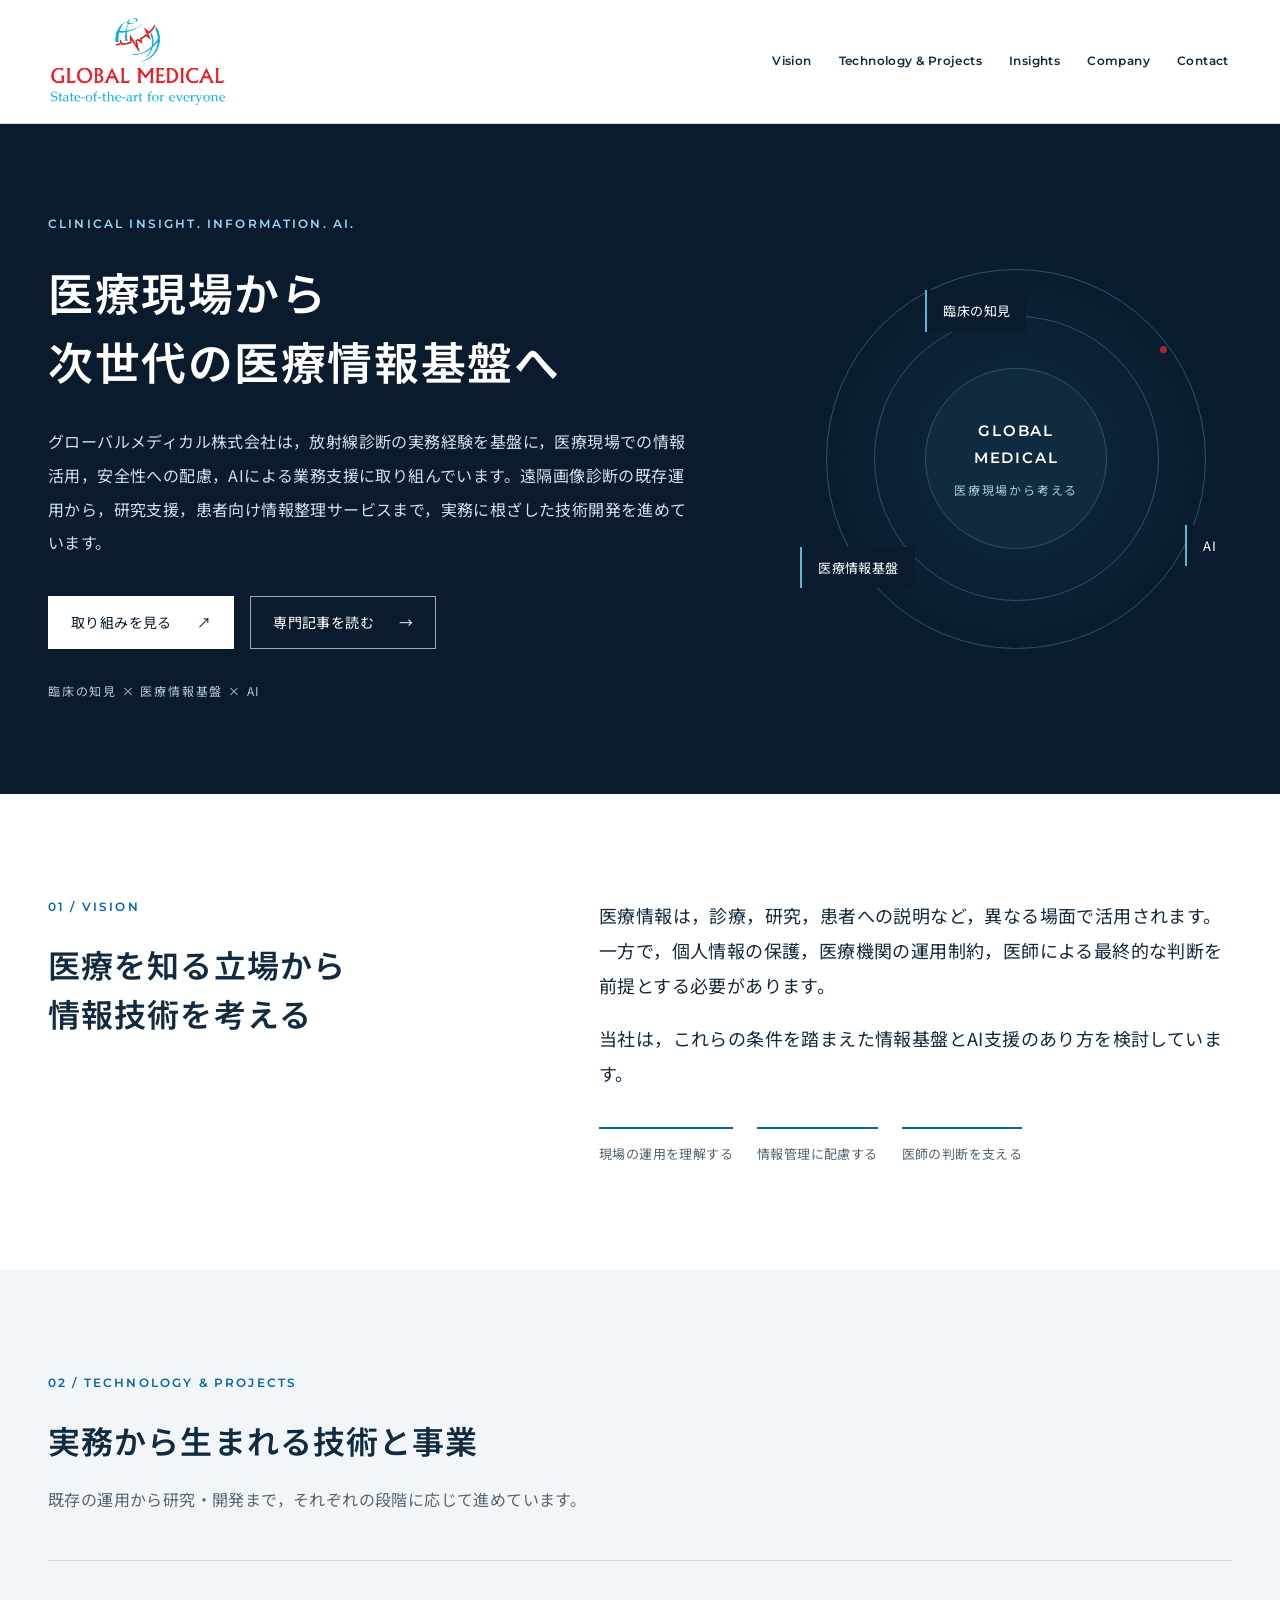
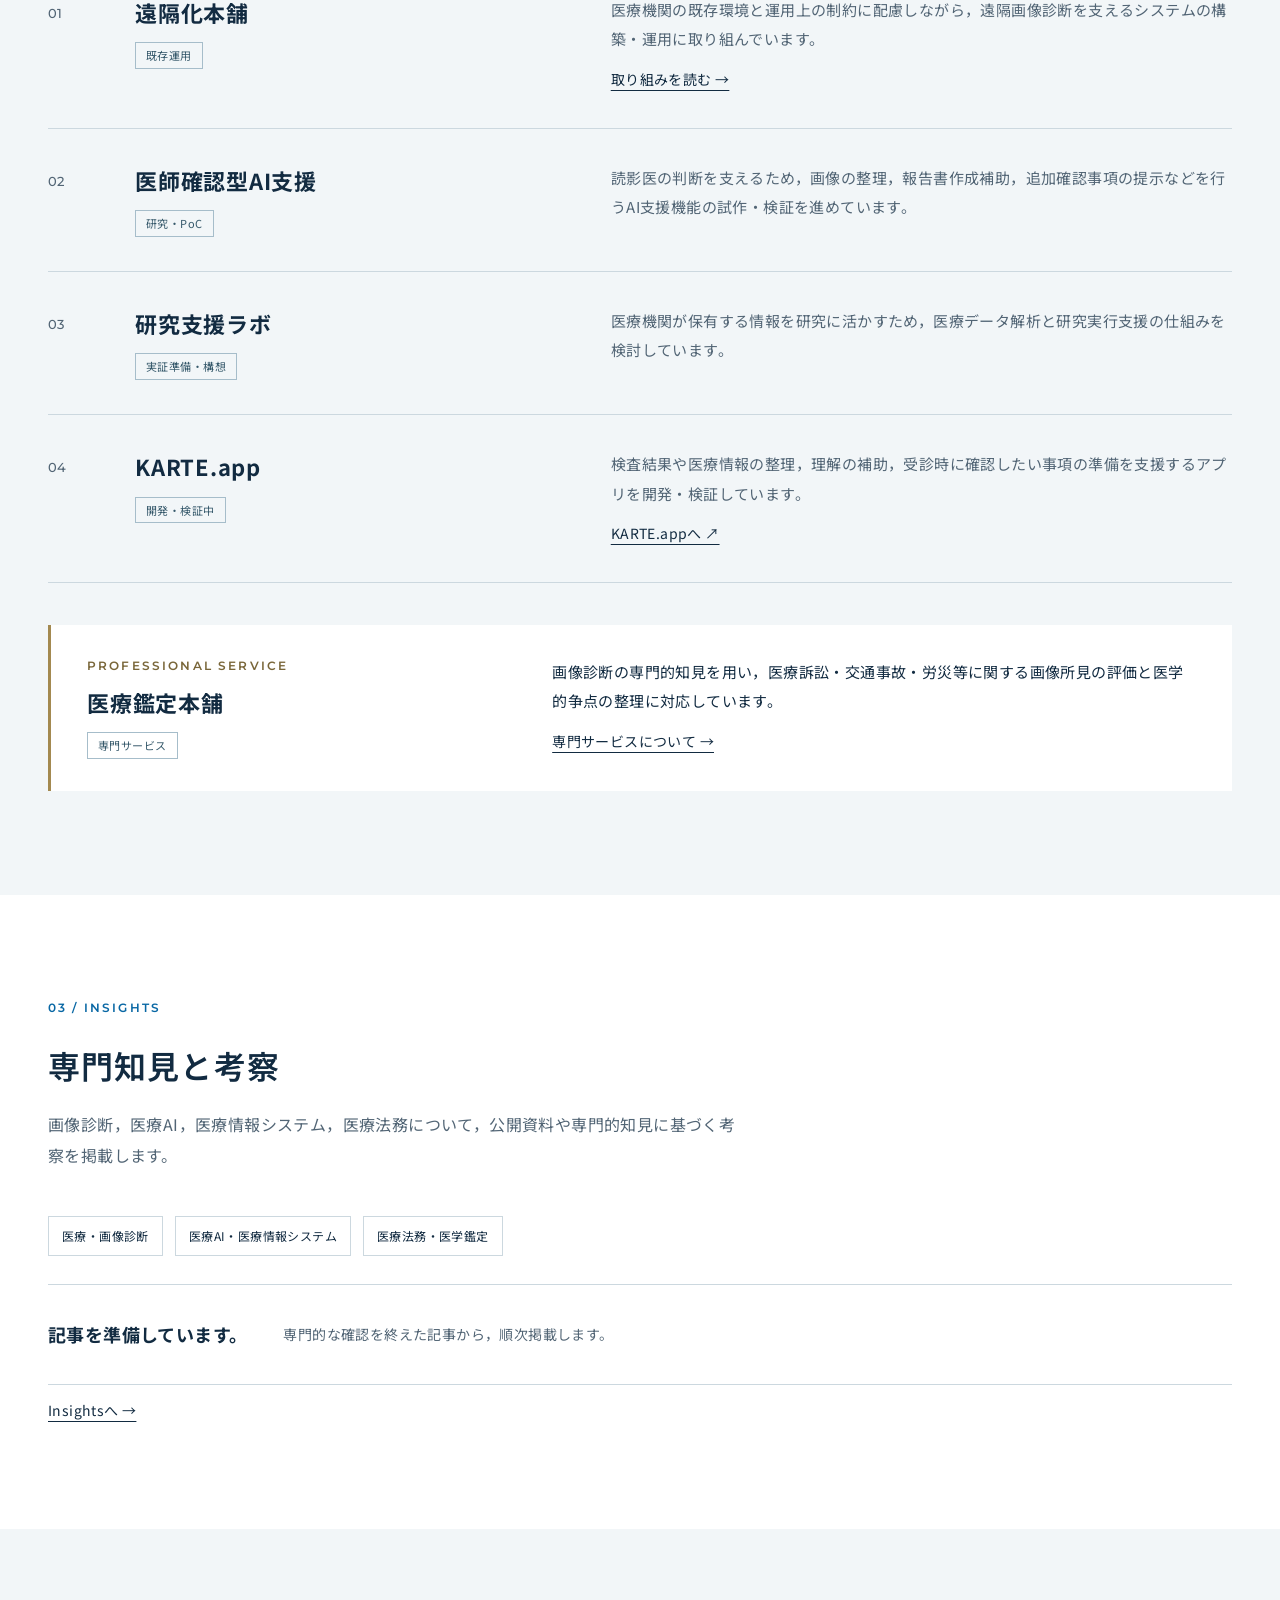
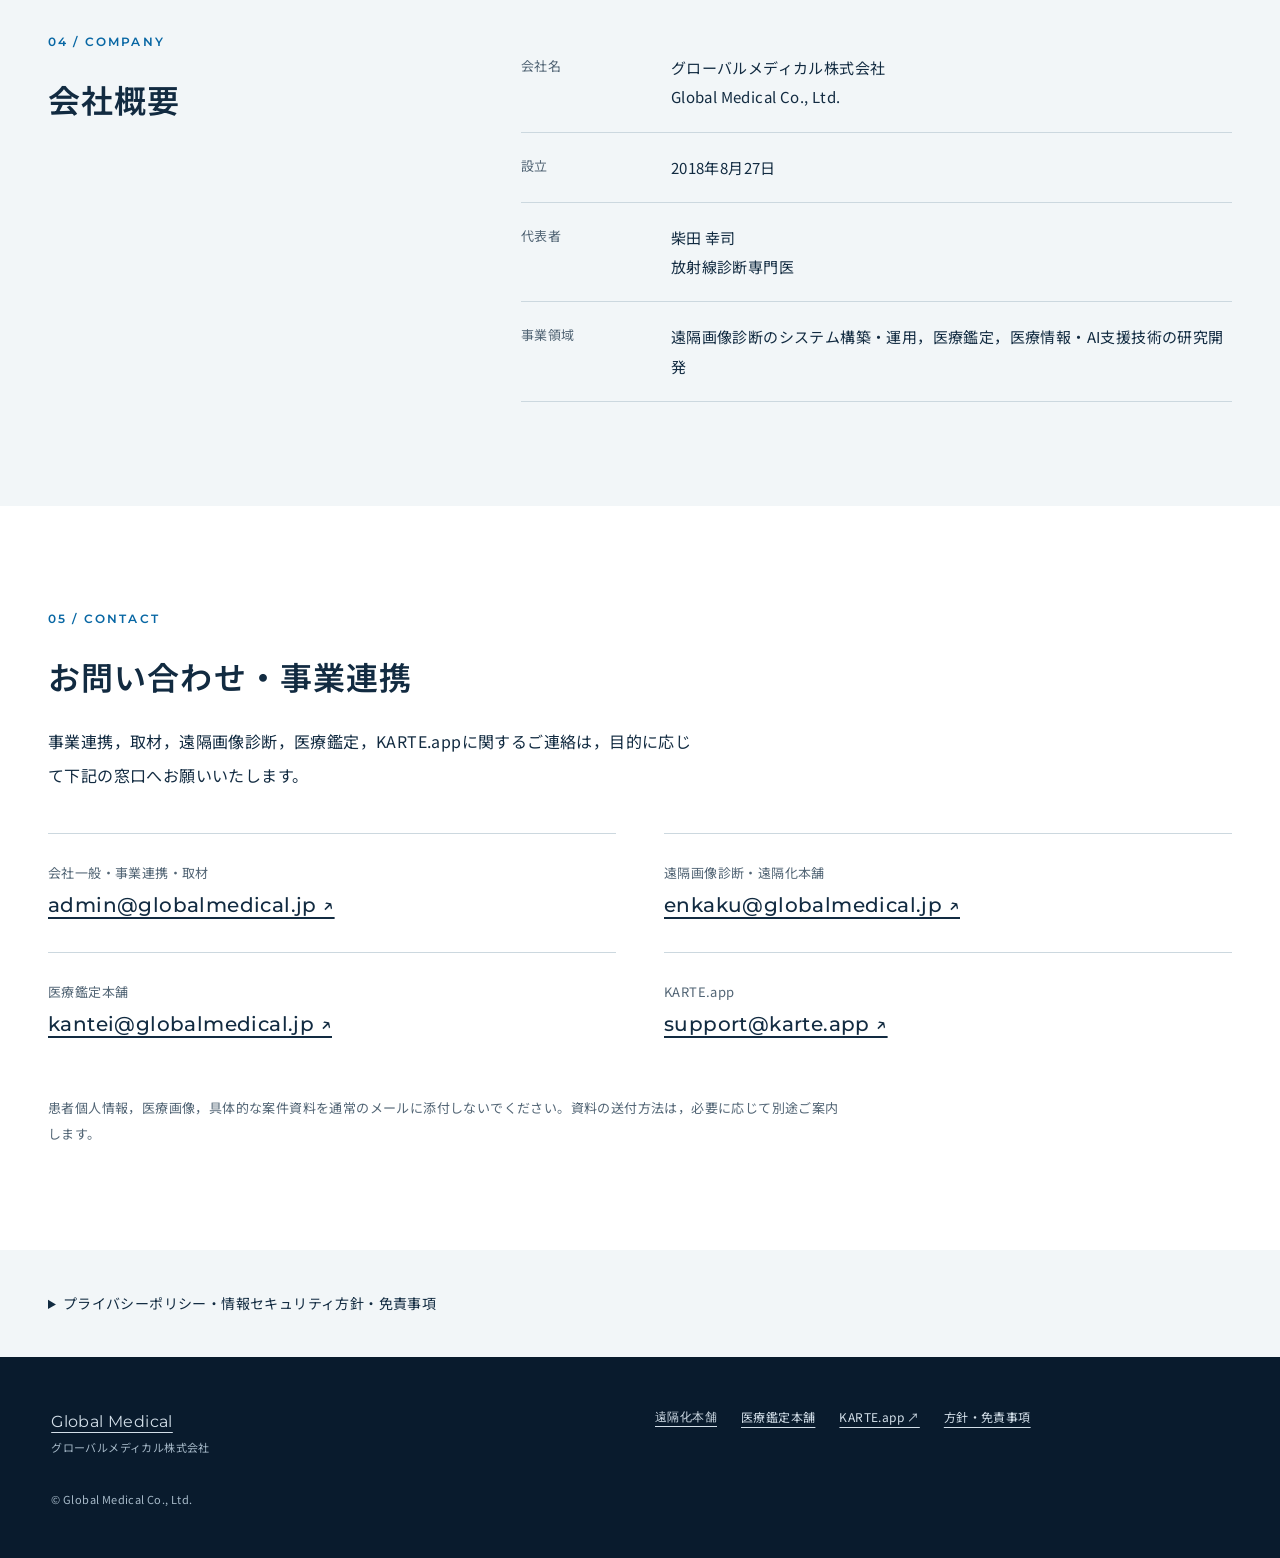
==== index.html @ 77605afb "Initialize public-only corporate site without domain binding" ====
<!doctype html><html lang="ja"><head><meta charset="utf-8"><meta name="viewport" content="width=device-width,initial-scale=1"><title>グローバルメディカル株式会社 | 医療現場から 次世代の医療情報基盤へ</title><meta name="description" content="臨床の知見 × 医療情報基盤 × AI。放射線診断の実務経験を基盤に，遠隔画像診断の運用と医療情報・AI支援技術の研究開発に取り組んでいます。"><link rel="canonical" href="https://globalmedical.jp/"><meta property="og:type" content="website"><meta property="og:locale" content="ja_JP"><meta property="og:title" content="グローバルメディカル株式会社 | 医療現場から 次世代の医療情報基盤へ"><meta property="og:description" content="臨床の知見 × 医療情報基盤 × AI。放射線診断の実務経験を基盤に，遠隔画像診断の運用と医療情報・AI支援技術の研究開発に取り組んでいます。"><meta property="og:url" content="https://globalmedical.jp/"><meta property="og:image" content="https://globalmedical.jp/logo.png"><link rel="icon" href="/logo.png"><link rel="stylesheet" href="/assets/site.css"></head><body><a class="skip" href="#main">本文へ移動</a><header class="site-header"><a class="brand" href="/" aria-label="グローバルメディカル トップ"><img src="/logo.png" alt="Global Medical" width="174" height="48"></a><nav class="desktop" aria-label="メイン"><a href="/#vision">Vision</a><a href="/#projects">Technology & Projects</a><a href="/insights/">Insights</a><a href="/#company">Company</a><a href="/#contact">Contact</a></nav><details class="mobile-menu"><summary>メニュー</summary><nav aria-label="モバイル"><a href="/#vision">Vision</a><a href="/#projects">Technology & Projects</a><a href="/insights/">Insights</a><a href="/#company">Company</a><a href="/#contact">Contact</a></nav></details></header><main id="main"><section class="hero"><div class="wrap hero-grid"><div><span class="eyebrow">Clinical insight. Information. AI.</span><h1>医療現場から<br><span class="headline-part">次世代の</span><wbr><span class="headline-part">医療情報基盤へ</span></h1><p class="lead">グローバルメディカル株式会社は，放射線診断の実務経験を基盤に，医療現場での情報活用，安全性への配慮，AIによる業務支援に取り組んでいます。遠隔画像診断の既存運用から，研究支援，患者向け情報整理サービスまで，実務に根ざした技術開発を進めています。</p><div class="actions"><a class="button primary" href="#projects">取り組みを見る <span>↗</span></a><a class="button" href="/insights/">専門記事を読む <span>→</span></a></div><p class="hero-note">臨床の知見 × 医療情報基盤 × AI</p></div><div class="diagram" role="img" aria-label="臨床の知見、医療情報基盤、AIの3つを軸とした取り組み"><div class="orbit"></div><div class="orbit two"></div><div class="orbit three"></div><div class="core">GLOBAL<br>MEDICAL<span>医療現場から考える</span></div><span class="orbit-label label-a">臨床の知見</span><span class="orbit-label label-b">医療情報基盤</span><span class="orbit-label label-c">AI</span></div></div></section>
<section id="vision" class="section"><div class="wrap split"><div><span class="eyebrow">01 / Vision</span><h2>医療を知る立場から<br>情報技術を考える</h2></div><div><p class="vision-copy">医療情報は，診療，研究，患者への説明など，異なる場面で活用されます。一方で，個人情報の保護，医療機関の運用制約，医師による最終的な判断を前提とする必要があります。</p><p class="vision-copy">当社は，これらの条件を踏まえた情報基盤とAI支援のあり方を検討しています。</p><div class="principles"><span>現場の運用を理解する</span><span>情報管理に配慮する</span><span>医師の判断を支える</span></div></div></div></section>
<section id="projects" class="section tint"><div class="wrap"><div class="section-heading"><span class="eyebrow">02 / Technology & Projects</span><h2>実務から生まれる技術と事業</h2><p>既存の運用から研究・開発まで，それぞれの段階に応じて進めています。</p></div><div class="projects"><article class="project"><span class="number">01</span><div><h3>遠隔化本舗</h3><span class="status">既存運用</span></div><div><p>医療機関の既存環境と運用上の制約に配慮しながら，遠隔画像診断を支えるシステムの構築・運用に取り組んでいます。</p><a class="textlink" href="/enkakuka.html">取り組みを読む →</a></div></article><article class="project"><span class="number">02</span><div><h3>医師確認型AI支援</h3><span class="status">研究・PoC</span></div><div><p>読影医の判断を支えるため，画像の整理，報告書作成補助，追加確認事項の提示などを行うAI支援機能の試作・検証を進めています。</p></div></article><article class="project"><span class="number">03</span><div><h3>研究支援ラボ</h3><span class="status">実証準備・構想</span></div><div><p>医療機関が保有する情報を研究に活かすため，医療データ解析と研究実行支援の仕組みを検討しています。</p></div></article><article class="project"><span class="number">04</span><div><h3>KARTE.app</h3><span class="status">開発・検証中</span></div><div><p>検査結果や医療情報の整理，理解の補助，受診時に確認したい事項の準備を支援するアプリを開発・検証しています。</p><a class="textlink" href="https://karte.app/">KARTE.appへ ↗</a></div></article></div><aside class="independent"><div><span class="eyebrow">Professional service</span><h3>医療鑑定本舗</h3><span class="status">専門サービス</span></div><div><p>画像診断の専門的知見を用い，医療訴訟・交通事故・労災等に関する画像所見の評価と医学的争点の整理に対応しています。</p><a class="textlink" href="/kantei.html">専門サービスについて →</a></div></aside></div></section>
<section id="insights" class="section"><div class="wrap"><div class="section-heading"><span class="eyebrow">03 / Insights</span><h2>専門知見と考察</h2><p>画像診断，医療AI，医療情報システム，医療法務について，公開資料や専門的知見に基づく考察を掲載します。</p></div><div class="categories"><span>医療・画像診断</span><span>医療AI・医療情報システム</span><span>医療法務・医学鑑定</span></div><!-- INSIGHTS_START --><div class="empty"><strong>記事を準備しています。</strong><p>専門的な確認を終えた記事から，順次掲載します。</p></div><!-- INSIGHTS_END --><a class="textlink" href="/insights/">Insightsへ →</a></div></section>
<section id="company" class="section tint"><div class="wrap split"><div><span class="eyebrow">04 / Company</span><h2>会社概要</h2></div><dl class="company-list"><div><dt>会社名</dt><dd>グローバルメディカル株式会社<br>Global Medical Co., Ltd.</dd></div><div><dt>設立</dt><dd>2018年8月27日</dd></div><div><dt>代表者</dt><dd>柴田 幸司<br>放射線診断専門医</dd></div><div><dt>事業領域</dt><dd>遠隔画像診断のシステム構築・運用，医療鑑定，医療情報・AI支援技術の研究開発</dd></div></dl></div></section>
<section id="contact" class="section"><div class="wrap"><span class="eyebrow">05 / Contact</span><h2>お問い合わせ・事業連携</h2><p class="lead" style="margin-top:24px">事業連携，取材，遠隔画像診断，医療鑑定，KARTE.appに関するご連絡は，目的に応じて下記の窓口へお願いいたします。</p><div class="contact-grid"><div class="contact-item"><span>会社一般・事業連携・取材</span><a href="mailto:admin@globalmedical.jp">admin@globalmedical.jp ↗</a></div><div class="contact-item"><span>遠隔画像診断・遠隔化本舗</span><a href="mailto:enkaku@globalmedical.jp">enkaku@globalmedical.jp ↗</a></div><div class="contact-item"><span>医療鑑定本舗</span><a href="mailto:kantei@globalmedical.jp">kantei@globalmedical.jp ↗</a></div><div class="contact-item"><span>KARTE.app</span><a href="mailto:support@karte.app">support@karte.app ↗</a></div></div><p class="notice">患者個人情報，医療画像，具体的な案件資料を通常のメールに添付しないでください。資料の送付方法は，必要に応じて別途ご案内します。</p></div></section><section id="legal" class="legal-preserved"><div class="wrap"><details><summary>プライバシーポリシー・情報セキュリティ方針・免責事項</summary><section class="legal-section">
    <div class="legal-grid">
        <div class="legal-box">
            <h4>プライバシーポリシー</h4>
            <p>グローバルメディカル株式会社（以下「当社」）は、提供する遠隔画像診断、医療鑑定、および国際医療支援業務において、お客様の個人情報を以下の通り取り扱います。<br><br>
               1. 取得する情報：氏名、連絡先、医療画像データ、症例情報等。<br>
               2. 利用目的：診断・鑑定業務の遂行、お問い合わせ対応。<br>
               3. 安全管理：機密保持契約の締結およびデータの暗号化管理の徹底。<br>
               4. 第三者提供：法令に基づく場合を除き、同意なく第三者へ提供しません。</p>
        </div>
        <div class="legal-box">
            <h4>情報セキュリティ方針</h4>
            <p>当社は医療情報を取り扱う責任を認識し、以下の取り組みを徹底します。<br><br>
               1. 技術的対策：セキュアなネットワーク環境を用いた画像伝送の徹底。<br>
               2. 組織的対策：全従業員および提携医師とのNDA締結。<br>
               3. 法令遵守：厚生労働省「医療情報システムの安全管理に関するガイドライン」等の遵守。</p>
        </div>
        <div class="legal-box">
            <h4>免責事項</h4>
            <p>1. 当社が提供する無料ZOOM相談および本サイト上の情報は専門家としての助言であり、確定的な診断や法的判断を保証するものではありません。最終的な意思決定は利用者の責任において行ってください。<br><br>
               2. 本サイトからのリンク先の内容について、当社は一切の責任を負いません。<br><br>
               3. 予告なしにサイト内容の変更・削除を行うことがあります。</p>
        </div>
    </div>
</section>

</details></div></section></main><footer class="site-footer"><div><a href="/">Global Medical</a><p>グローバルメディカル株式会社</p></div><div><a href="/enkakuka.html">遠隔化本舗</a><a href="/kantei.html">医療鑑定本舗</a><a href="https://karte.app/">KARTE.app ↗</a><a href="/#legal">方針・免責事項</a></div><small>© Global Medical Co., Ltd.</small></footer></body></html>
---- assets/site.css ----
@import url('https://fonts.googleapis.com/css2?family=Montserrat:wght@500;600;700&family=Noto+Sans+JP:wght@400;500;600;700&display=swap');
:root{--navy:#091b2d;--blue:#0867a4;--ink:#122b41;--muted:#526575;--paper:#f2f6f8;--line:#ccd8df;--accent:#a6283c}*{box-sizing:border-box}html{scroll-behavior:smooth;scroll-padding-top:95px}body{margin:0;color:var(--ink);background:#fff;font:16px/1.95 'Noto Sans JP',sans-serif;letter-spacing:.025em}a{color:inherit;text-underline-offset:5px}a:hover{color:var(--blue)}a:focus-visible,summary:focus-visible{outline:3px solid #ce4e3f;outline-offset:5px}img{max-width:100%;height:auto}h1,h2,h3,p{margin:0}h1,h2,h3{line-height:1.55;letter-spacing:.035em}h1{font-size:clamp(32px,4vw,58px);font-weight:600}h2{font-size:clamp(26px,2.5vw,38px);font-weight:600}h3{font-size:22px}p+p{margin-top:1em}.site-header{min-height:88px;display:flex;align-items:center;justify-content:space-between;padding:18px max(4vw,24px);gap:24px;border-bottom:1px solid var(--line);background:white;position:relative;z-index:5}.brand{display:flex;width:174px;flex-shrink:0}.brand img{object-fit:contain}.desktop{display:flex;gap:27px;font:600 12px/1.5 Montserrat,sans-serif}.desktop a{text-decoration:none}.mobile-menu{display:none}.wrap{width:min(1184px,calc(100% - 96px));margin:auto}.hero{background:var(--navy);color:white;position:relative;overflow:hidden}.hero-grid{display:grid;grid-template-columns:1.1fr .9fr;gap:40px;align-items:center;min-height:670px;padding:80px 0}.eyebrow{display:block;font:600 12px/1.5 Montserrat,sans-serif;letter-spacing:.18em;text-transform:uppercase;margin-bottom:24px;color:var(--blue)}.hero .eyebrow{color:#9bd6f2}.hero h1{margin-bottom:30px}.lead{font-size:16px;line-height:2.1;max-width:650px}.hero .lead{color:#d3dfe9}.actions{display:flex;gap:16px;flex-wrap:wrap;margin-top:36px}.button{padding:12px 22px;border:1px solid #91abc0;text-decoration:none;display:inline-flex;align-items:center;gap:25px;font-size:14px;min-height:48px}.button.primary{background:white;color:var(--navy);border-color:white}.button:hover{background:#d9edf7;color:var(--navy)}.hero-note{font-size:12px;color:#b2c9d9;margin-top:30px;letter-spacing:.15em}.diagram{position:relative;aspect-ratio:1/1;display:grid;place-items:center;background:radial-gradient(ellipse at center,rgba(45,117,158,.18),transparent 68%)}.orbit{position:absolute;border:1px solid #2b536c;border-radius:50%;width:88%;height:88%}.orbit.two{width:66%;height:66%}.orbit.three{width:42%;height:42%;background:#102b40}.core{font:600 15px/1.8 Montserrat,sans-serif;text-align:center;z-index:1;letter-spacing:.12em}.core span{display:block;color:#a5ccdf;font:12px/1.8 'Noto Sans JP',sans-serif;margin-top:8px}.orbit-label{position:absolute;background:var(--navy);padding:8px 16px;font-size:13px;z-index:2;border-left:2px solid #58b6df}.label-a{top:11%;left:29%}.label-b{bottom:20%;left:0}.label-c{right:0;bottom:25%}.diagram:after{content:'';position:absolute;width:7px;height:7px;border-radius:50%;background:#a6283c;right:15%;top:24%}.section{padding:104px 0}.section.tint{background:var(--paper)}.section-heading{margin-bottom:45px}.section-heading p{margin-top:18px;max-width:700px;color:var(--muted)}.split{display:grid;grid-template-columns:.7fr 1.3fr;gap:90px}.vision-copy{font-size:18px}.principles{display:flex;gap:24px;margin-top:36px;flex-wrap:wrap;font-size:13px;color:var(--muted)}.principles span{border-top:2px solid var(--blue);padding-top:12px}.projects{border-top:1px solid var(--line)}.project{display:grid;grid-template-columns:55px 1fr 1.4fr;gap:32px;border-bottom:1px solid var(--line);padding:34px 0;align-items:start}.number{font:500 13px/2 Montserrat,sans-serif;color:var(--muted);padding-top:5px}.status{display:inline-block;color:#36596b;font-size:11px;line-height:1.7;border:1px solid #a6bdca;padding:3px 10px;margin-top:13px;letter-spacing:.04em}.project p{color:var(--muted);font-size:15px}.textlink{display:inline-block;margin-top:12px;font-size:14px}.independent{padding:32px 36px;border-left:3px solid #a38950;background:white;display:grid;grid-template-columns:1fr 1.5fr;gap:36px;margin-top:42px}.independent .eyebrow{color:#796639;margin-bottom:10px}.independent p{font-size:15px}.empty{border-top:1px solid var(--line);border-bottom:1px solid var(--line);padding:32px 0;display:flex;gap:36px;align-items:center}.empty strong{font-size:18px}.empty p{color:var(--muted);font-size:14px}.categories{display:flex;gap:12px;flex-wrap:wrap;margin:28px 0}.categories span,.categories a{font-size:12px;border:1px solid var(--line);padding:7px 13px;text-decoration:none}.company-list{margin:0}.company-list>div{display:grid;grid-template-columns:130px 1fr;border-bottom:1px solid var(--line);padding:20px 0;gap:20px}.company-list dt{color:var(--muted);font-size:13px}.company-list dd{margin:0;font-size:15px}.contact-grid{display:grid;grid-template-columns:1fr 1fr;gap:0 48px;margin-top:40px}.contact-item{padding:26px 0;border-top:1px solid var(--line)}.contact-item span{display:block;color:var(--muted);font-size:13px}.contact-item a{font:500 clamp(15px,1.6vw,21px)/2 Montserrat,sans-serif;overflow-wrap:anywhere}.notice{font-size:13px;color:var(--muted);max-width:800px;margin-top:24px}.site-footer{background:var(--navy);color:#d3dfe9;padding:48px max(4vw,24px);display:grid;grid-template-columns:1fr 1fr;gap:30px}.site-footer>div:nth-child(2){display:flex;gap:12px 24px;flex-wrap:wrap;align-content:start;font-size:12px}.site-footer p,.site-footer small{font-size:11px;color:#a7bac9}.site-footer>div>a:first-child{font-family:Montserrat,sans-serif}.skip{position:absolute;left:16px;top:-100px;z-index:10;background:white;padding:12px}.skip:focus{top:12px}.subhero{background:var(--navy);color:white;padding:85px 0 75px}.subhero .eyebrow{color:#9bd6f2}.subhero h1{font-size:clamp(30px,3.5vw,48px);max-width:1000px;margin-bottom:24px}.subhero p{color:#d0dce5;max-width:820px}.columns{display:grid;grid-template-columns:repeat(3,1fr);gap:40px}.columns h3{margin-bottom:15px}.columns p{color:var(--muted);font-size:15px}.flow{counter-reset:step;display:grid;grid-template-columns:repeat(4,1fr);gap:30px;list-style:none;padding:0}.flow li{border-top:1px solid var(--line);padding-top:22px}.flow li:before{counter-increment:step;content:'0' counter(step);display:block;font:500 13px/2 Montserrat,sans-serif;color:var(--blue);margin-bottom:15px}.flow h3{font-size:18px}.flow p{font-size:14px;color:var(--muted);margin-top:12px}.content-narrow{max-width:820px}.content-narrow h2{margin:36px 0 18px}.content-narrow ul{padding-left:22px}.content-narrow li{margin:12px 0}.legal-preserved{background:var(--paper);padding:40px 0}.legal-preserved summary{cursor:pointer;font-size:14px}.legal-grid{padding-top:30px;display:grid;gap:24px}.legal-grid h4{font-size:15px;margin:0 0 10px}.legal-grid p{font-size:12px;color:var(--muted)}.article-list{display:grid;grid-template-columns:repeat(3,1fr);gap:30px}.article-list article{border-top:1px solid var(--line);padding-top:25px}.article-list h3{font-size:20px}.article-list p{font-size:14px;color:var(--muted)}
@media(max-width:1000px){.desktop{gap:14px;font-size:10px}.hero-grid{gap:20px}.wrap{width:calc(100% - 64px)}.split{gap:40px}.project{grid-template-columns:30px 1fr 1.3fr;gap:20px}}
@media(max-width:740px){html{scroll-padding-top:20px}.site-header{min-height:76px;padding:16px 24px}.brand{width:150px}.desktop{display:none}.mobile-menu{display:block;font-size:13px}.mobile-menu summary{cursor:pointer;padding:10px 4px}.mobile-menu nav{position:absolute;top:76px;left:0;right:0;padding:20px 28px;background:white;box-shadow:0 10px 20px #091b2d15}.mobile-menu nav a{display:block;padding:13px 0}.wrap{width:calc(100% - 48px)}.hero-grid{display:block;min-height:0;padding:56px 0 25px}.hero h1{font-size:34px;line-height:1.65;letter-spacing:.01em}.hero .lead{font-size:14px;line-height:2}.hero-note{font-size:11px;letter-spacing:.05em;margin-top:24px}.eyebrow{font-size:10px;margin-bottom:22px}.diagram{width:100%;max-width:310px;margin:24px auto 0}.orbit-label{font-size:11px;padding:4px 10px}.core{font-size:13px}.core span{font-size:11px}.section{padding:64px 0}.split{display:block}.split h2{margin-bottom:28px}.vision-copy{font-size:16px}.section-heading{margin-bottom:32px}.project{grid-template-columns:26px 1fr;gap:12px;padding:28px 0}.project>div:last-child{grid-column:2}.project h3{font-size:22px}.status{margin-top:8px}.independent{display:block;padding:24px;margin-top:32px}.independent>div+div{margin-top:20px}.empty{display:block}.empty p{margin-top:12px}.company-list>div{grid-template-columns:75px 1fr;gap:16px}.company-list dd{font-size:14px}.contact-grid{grid-template-columns:1fr;gap:0}.contact-item a{font-size:18px}.site-footer{display:block;padding:40px 24px}.site-footer>div:nth-child(2){margin:24px 0}.site-footer small{display:block;margin-top:26px}.columns,.flow,.article-list{grid-template-columns:1fr}.columns{gap:30px}.flow{gap:18px}.flow li{padding-top:16px}.subhero{padding:55px 0}.subhero p{font-size:14px}.subhero h1{font-size:30px}.actions{gap:12px;margin-top:28px}.button{padding:10px 15px;font-size:13px;gap:14px}.principles{gap:12px;font-size:12px}}
@media(prefers-reduced-motion:reduce){html{scroll-behavior:auto}}

.cards,.two-col{display:grid;grid-template-columns:repeat(3,1fr);gap:30px;margin-top:32px}.two-col{grid-template-columns:1fr 1fr}.section-title{margin-bottom:20px}.section-lead{color:var(--muted);margin-bottom:26px}.card,.list-card{border-top:1px solid var(--line);padding-top:24px}.card p{font-size:15px;color:var(--muted)}.num{font:500 13px/2 Montserrat,sans-serif;color:var(--blue);margin-bottom:15px}.problem-box p{max-width:850px}.btn{display:inline-block;margin-top:16px}@media(max-width:740px){.cards,.two-col{grid-template-columns:1fr}.list-card ul{padding-left:22px}}

.step{border-top:1px solid var(--line);padding-top:20px}.step strong{display:block;font-size:17px}.step span{display:block;font-size:14px;color:var(--muted);margin-top:12px}

.content-narrow a{overflow-wrap:anywhere}

/* Copy revision: keep the desktop headline on two lines with readable mobile wrapping. */
@media(min-width:1001px){.hero-grid{grid-template-columns:1.65fr 1fr}.hero h1{font-size:clamp(36px,3.5vw,50px)}#vision .split{grid-template-columns:1fr 1.3fr;gap:64px}}

.headline-part{display:inline-block}
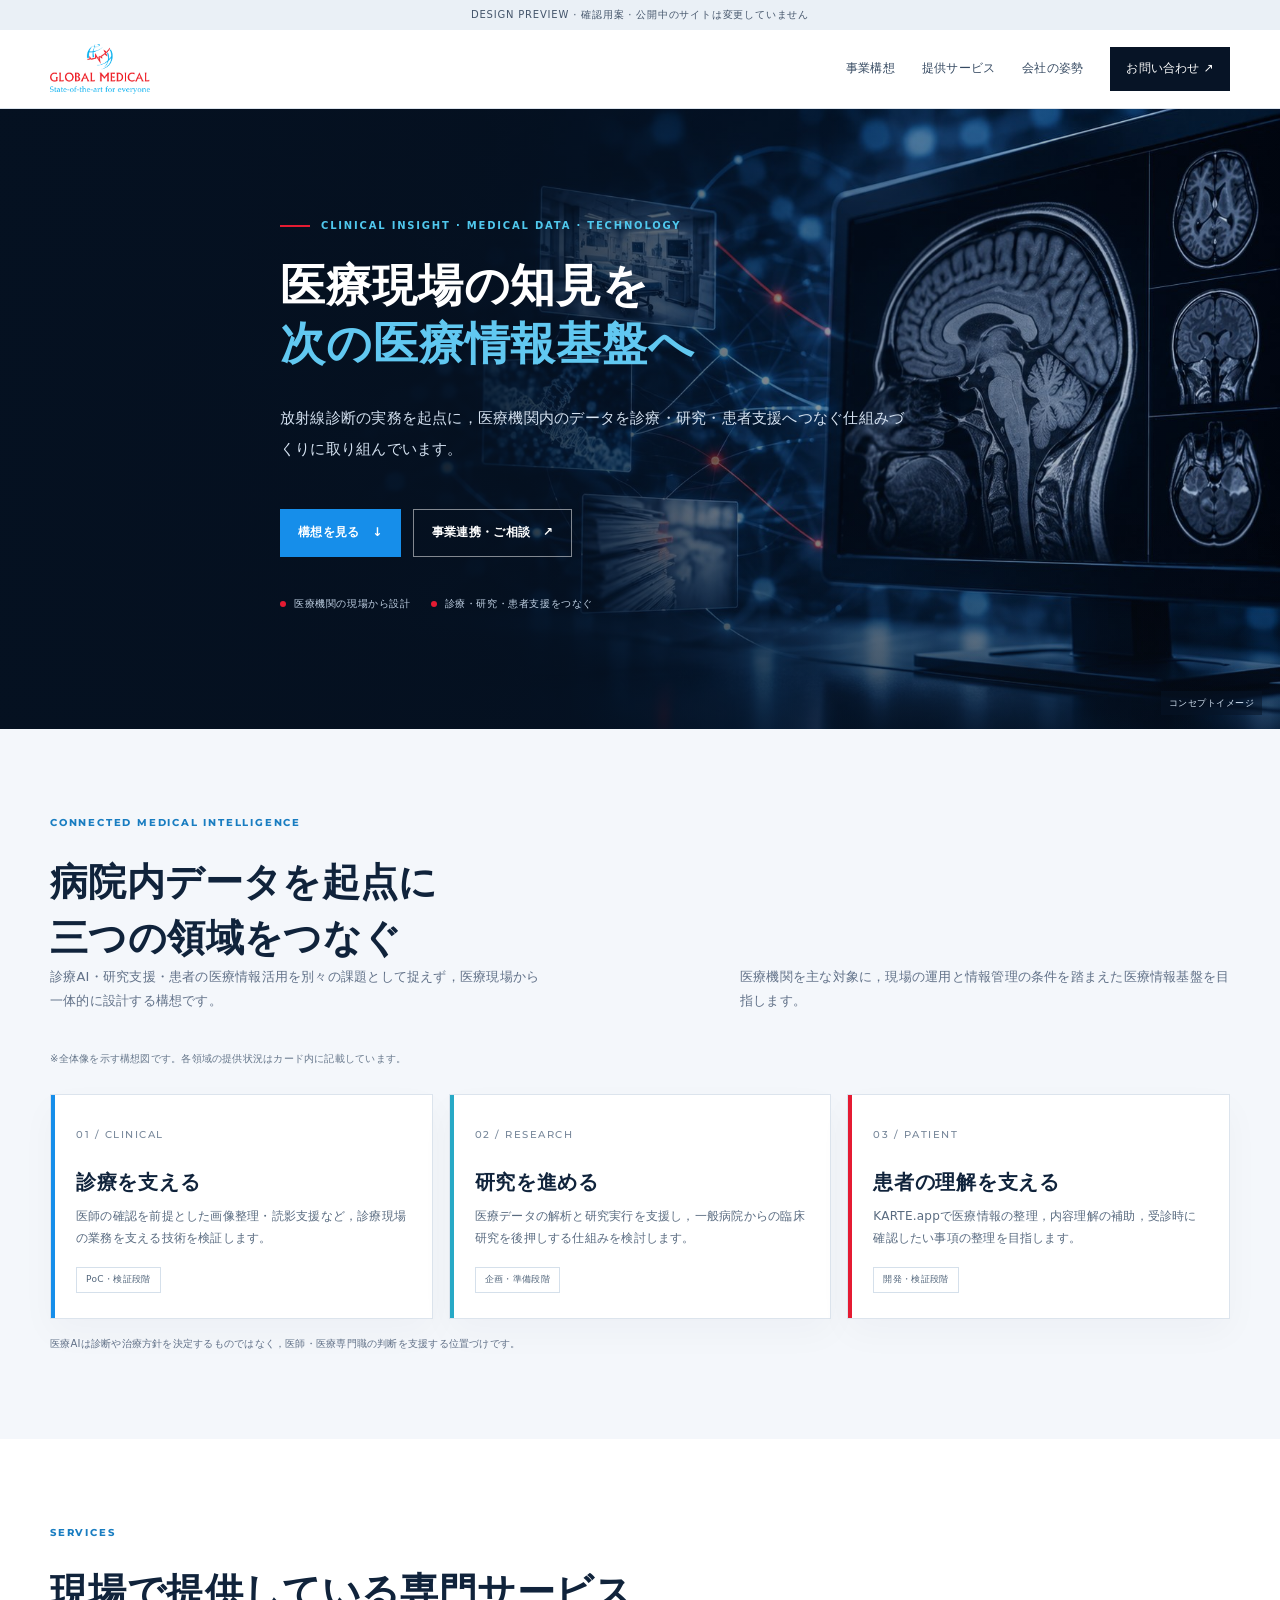
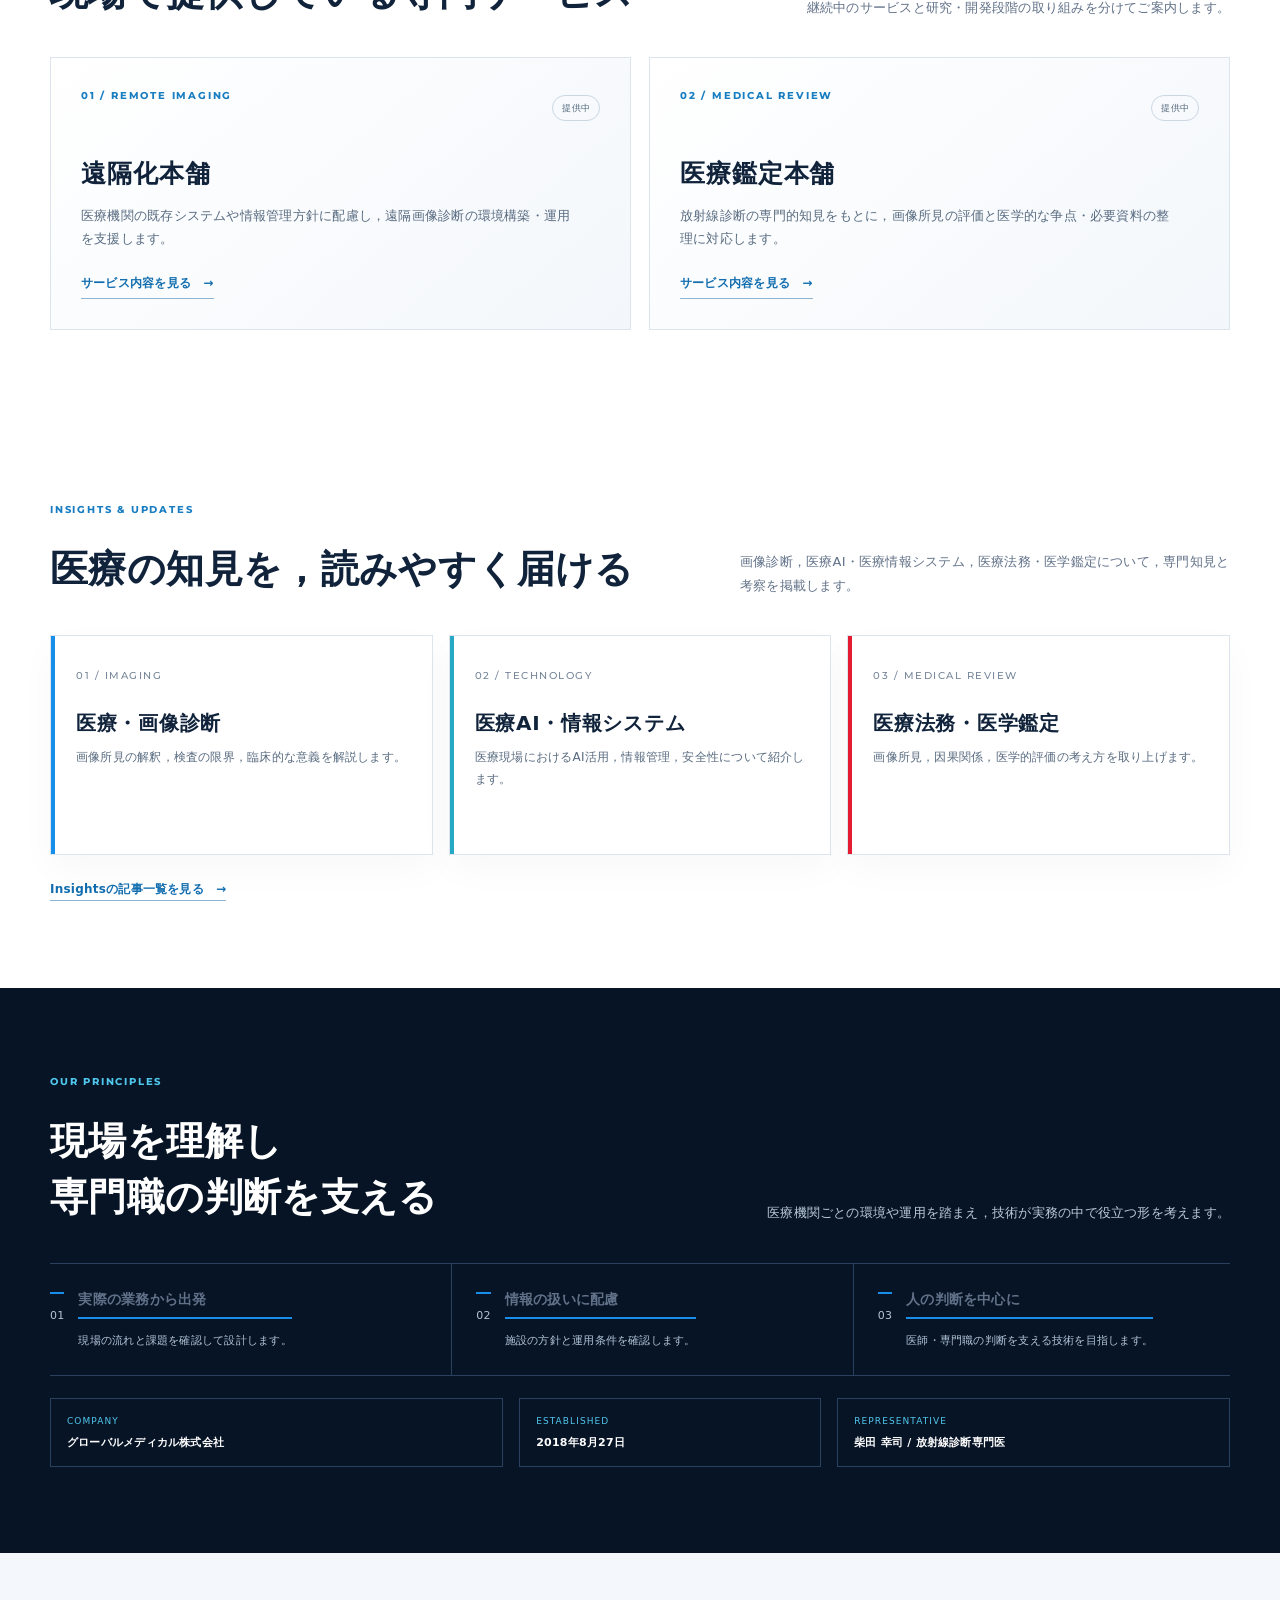
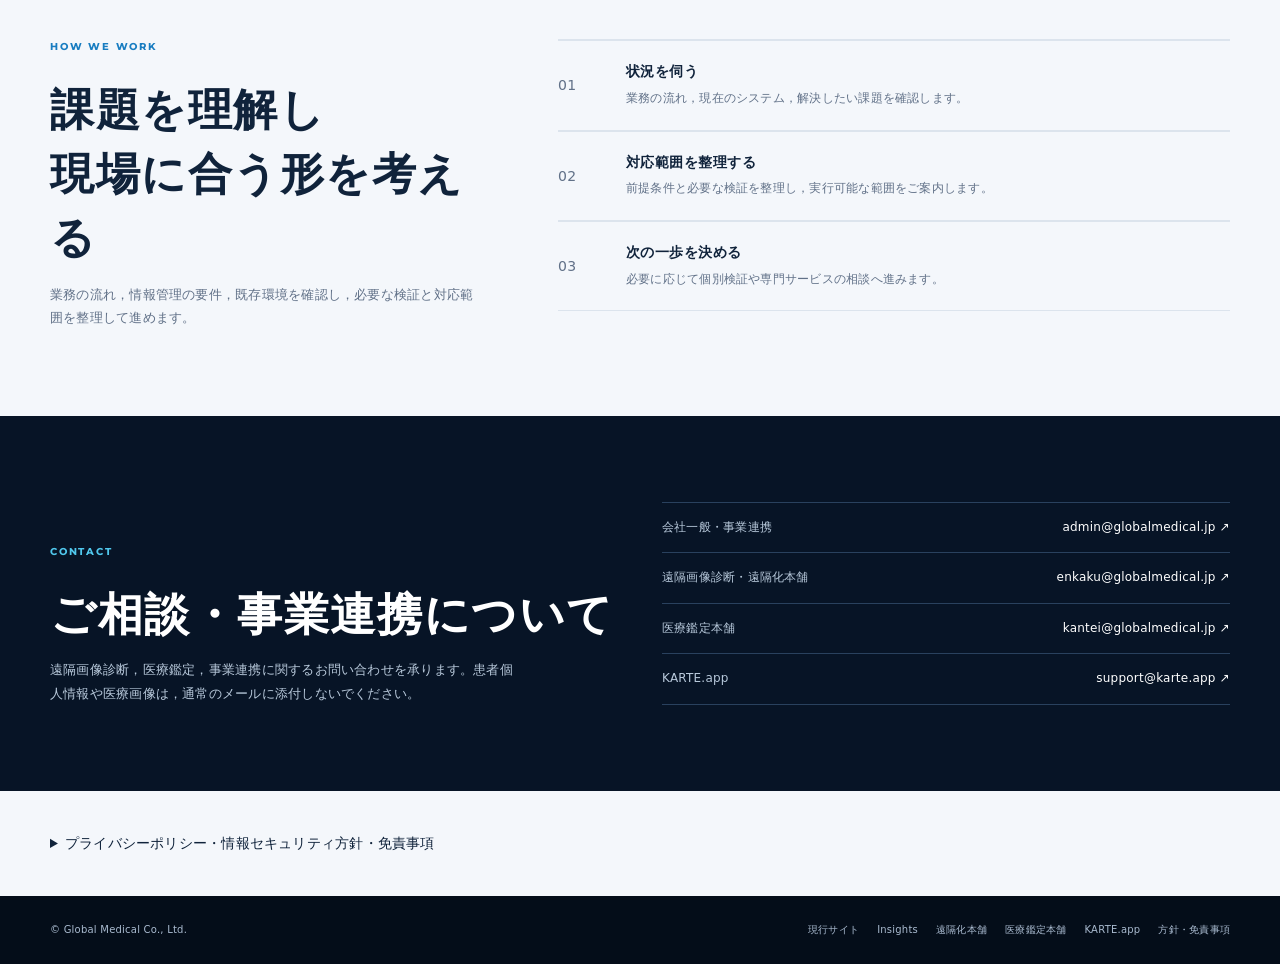
==== commit ac6b7e68: "Redesign homepage with clinical data visual and Insights entry" ====
--- a/index.html
+++ b/index.html
@@ -1,9 +1,34 @@
-<!doctype html><html lang="ja"><head><meta charset="utf-8"><meta name="viewport" content="width=device-width,initial-scale=1"><title>グローバルメディカル株式会社 | 医療現場から 次世代の医療情報基盤へ</title><meta name="description" content="臨床の知見 × 医療情報基盤 × AI。放射線診断の実務経験を基盤に，遠隔画像診断の運用と医療情報・AI支援技術の研究開発に取り組んでいます。"><link rel="canonical" href="https://globalmedical.jp/"><meta property="og:type" content="website"><meta property="og:locale" content="ja_JP"><meta property="og:title" content="グローバルメディカル株式会社 | 医療現場から 次世代の医療情報基盤へ"><meta property="og:description" content="臨床の知見 × 医療情報基盤 × AI。放射線診断の実務経験を基盤に，遠隔画像診断の運用と医療情報・AI支援技術の研究開発に取り組んでいます。"><meta property="og:url" content="https://globalmedical.jp/"><meta property="og:image" content="https://globalmedical.jp/logo.png"><link rel="icon" href="/logo.png"><link rel="stylesheet" href="/assets/site.css"></head><body><a class="skip" href="#main">本文へ移動</a><header class="site-header"><a class="brand" href="/" aria-label="グローバルメディカル トップ"><img src="/logo.png" alt="Global Medical" width="174" height="48"></a><nav class="desktop" aria-label="メイン"><a href="/#vision">Vision</a><a href="/#projects">Technology & Projects</a><a href="/insights/">Insights</a><a href="/#company">Company</a><a href="/#contact">Contact</a></nav><details class="mobile-menu"><summary>メニュー</summary><nav aria-label="モバイル"><a href="/#vision">Vision</a><a href="/#projects">Technology & Projects</a><a href="/insights/">Insights</a><a href="/#company">Company</a><a href="/#contact">Contact</a></nav></details></header><main id="main"><section class="hero"><div class="wrap hero-grid"><div><span class="eyebrow">Clinical insight. Information. AI.</span><h1>医療現場から<br><span class="headline-part">次世代の</span><wbr><span class="headline-part">医療情報基盤へ</span></h1><p class="lead">グローバルメディカル株式会社は，放射線診断の実務経験を基盤に，医療現場での情報活用，安全性への配慮，AIによる業務支援に取り組んでいます。遠隔画像診断の既存運用から，研究支援，患者向け情報整理サービスまで，実務に根ざした技術開発を進めています。</p><div class="actions"><a class="button primary" href="#projects">取り組みを見る <span>↗</span></a><a class="button" href="/insights/">専門記事を読む <span>→</span></a></div><p class="hero-note">臨床の知見 × 医療情報基盤 × AI</p></div><div class="diagram" role="img" aria-label="臨床の知見、医療情報基盤、AIの3つを軸とした取り組み"><div class="orbit"></div><div class="orbit two"></div><div class="orbit three"></div><div class="core">GLOBAL<br>MEDICAL<span>医療現場から考える</span></div><span class="orbit-label label-a">臨床の知見</span><span class="orbit-label label-b">医療情報基盤</span><span class="orbit-label label-c">AI</span></div></div></section>
-<section id="vision" class="section"><div class="wrap split"><div><span class="eyebrow">01 / Vision</span><h2>医療を知る立場から<br>情報技術を考える</h2></div><div><p class="vision-copy">医療情報は，診療，研究，患者への説明など，異なる場面で活用されます。一方で，個人情報の保護，医療機関の運用制約，医師による最終的な判断を前提とする必要があります。</p><p class="vision-copy">当社は，これらの条件を踏まえた情報基盤とAI支援のあり方を検討しています。</p><div class="principles"><span>現場の運用を理解する</span><span>情報管理に配慮する</span><span>医師の判断を支える</span></div></div></div></section>
-<section id="projects" class="section tint"><div class="wrap"><div class="section-heading"><span class="eyebrow">02 / Technology & Projects</span><h2>実務から生まれる技術と事業</h2><p>既存の運用から研究・開発まで，それぞれの段階に応じて進めています。</p></div><div class="projects"><article class="project"><span class="number">01</span><div><h3>遠隔化本舗</h3><span class="status">既存運用</span></div><div><p>医療機関の既存環境と運用上の制約に配慮しながら，遠隔画像診断を支えるシステムの構築・運用に取り組んでいます。</p><a class="textlink" href="/enkakuka.html">取り組みを読む →</a></div></article><article class="project"><span class="number">02</span><div><h3>医師確認型AI支援</h3><span class="status">研究・PoC</span></div><div><p>読影医の判断を支えるため，画像の整理，報告書作成補助，追加確認事項の提示などを行うAI支援機能の試作・検証を進めています。</p></div></article><article class="project"><span class="number">03</span><div><h3>研究支援ラボ</h3><span class="status">実証準備・構想</span></div><div><p>医療機関が保有する情報を研究に活かすため，医療データ解析と研究実行支援の仕組みを検討しています。</p></div></article><article class="project"><span class="number">04</span><div><h3>KARTE.app</h3><span class="status">開発・検証中</span></div><div><p>検査結果や医療情報の整理，理解の補助，受診時に確認したい事項の準備を支援するアプリを開発・検証しています。</p><a class="textlink" href="https://karte.app/">KARTE.appへ ↗</a></div></article></div><aside class="independent"><div><span class="eyebrow">Professional service</span><h3>医療鑑定本舗</h3><span class="status">専門サービス</span></div><div><p>画像診断の専門的知見を用い，医療訴訟・交通事故・労災等に関する画像所見の評価と医学的争点の整理に対応しています。</p><a class="textlink" href="/kantei.html">専門サービスについて →</a></div></aside></div></section>
-<section id="insights" class="section"><div class="wrap"><div class="section-heading"><span class="eyebrow">03 / Insights</span><h2>専門知見と考察</h2><p>画像診断，医療AI，医療情報システム，医療法務について，公開資料や専門的知見に基づく考察を掲載します。</p></div><div class="categories"><span>医療・画像診断</span><span>医療AI・医療情報システム</span><span>医療法務・医学鑑定</span></div><!-- INSIGHTS_START --><div class="empty"><strong>記事を準備しています。</strong><p>専門的な確認を終えた記事から，順次掲載します。</p></div><!-- INSIGHTS_END --><a class="textlink" href="/insights/">Insightsへ →</a></div></section>
-<section id="company" class="section tint"><div class="wrap split"><div><span class="eyebrow">04 / Company</span><h2>会社概要</h2></div><dl class="company-list"><div><dt>会社名</dt><dd>グローバルメディカル株式会社<br>Global Medical Co., Ltd.</dd></div><div><dt>設立</dt><dd>2018年8月27日</dd></div><div><dt>代表者</dt><dd>柴田 幸司<br>放射線診断専門医</dd></div><div><dt>事業領域</dt><dd>遠隔画像診断のシステム構築・運用，医療鑑定，医療情報・AI支援技術の研究開発</dd></div></dl></div></section>
-<section id="contact" class="section"><div class="wrap"><span class="eyebrow">05 / Contact</span><h2>お問い合わせ・事業連携</h2><p class="lead" style="margin-top:24px">事業連携，取材，遠隔画像診断，医療鑑定，KARTE.appに関するご連絡は，目的に応じて下記の窓口へお願いいたします。</p><div class="contact-grid"><div class="contact-item"><span>会社一般・事業連携・取材</span><a href="mailto:admin@globalmedical.jp">admin@globalmedical.jp ↗</a></div><div class="contact-item"><span>遠隔画像診断・遠隔化本舗</span><a href="mailto:enkaku@globalmedical.jp">enkaku@globalmedical.jp ↗</a></div><div class="contact-item"><span>医療鑑定本舗</span><a href="mailto:kantei@globalmedical.jp">kantei@globalmedical.jp ↗</a></div><div class="contact-item"><span>KARTE.app</span><a href="mailto:support@karte.app">support@karte.app ↗</a></div></div><p class="notice">患者個人情報，医療画像，具体的な案件資料を通常のメールに添付しないでください。資料の送付方法は，必要に応じて別途ご案内します。</p></div></section><section id="legal" class="legal-preserved"><div class="wrap"><details><summary>プライバシーポリシー・情報セキュリティ方針・免責事項</summary><section class="legal-section">
+<!doctype html>
+<html lang="ja">
+<head>
+<meta charset="utf-8"><meta name="viewport" content="width=device-width, initial-scale=1">
+<meta name="theme-color" content="#071426">
+<meta name="description" content="放射線診断の実務を起点に，医療機関内のデータを診療・研究・患者支援へつなぐ仕組みづくりに取り組むグローバルメディカル株式会社。">
+<link rel="canonical" href="https://globalmedical.jp/">
+<meta property="og:type" content="website"><meta property="og:locale" content="ja_JP"><meta property="og:title" content="グローバルメディカル株式会社 | 医療現場の知見を次の医療情報基盤へ"><meta property="og:description" content="放射線診断の実務を起点に，医療機関内のデータを診療・研究・患者支援へつなぐ仕組みづくりに取り組んでいます。"><meta property="og:url" content="https://globalmedical.jp/"><meta property="og:image" content="https://globalmedical.jp/assets/globalmedical-hero.jpg">
+<link rel="icon" href="/logo.png"><link rel="stylesheet" href="/assets/site.css">
+<title>グローバルメディカル株式会社 | 医療現場の知見を次の医療情報基盤へ</title>
+<style>
+:root{--navy:#071426;--navy2:#0c2038;--blue:#168eea;--cyan:#50c8ed;--red:#e51b32;--ink:#10233b;--muted:#617188;--paper:#f4f7fb;--white:#fff;--line:#dce4ed;--max:1180px;--sans:system-ui,-apple-system,"Hiragino Kaku Gothic ProN","Yu Gothic",Meiryo,sans-serif}
+*{box-sizing:border-box}html{scroll-behavior:smooth;scroll-padding-top:88px}body{margin:0;color:var(--ink);font:15px/1.8 var(--sans);letter-spacing:.015em}a{color:inherit}.wrap{width:min(var(--max),calc(100% - 56px));margin:auto}.preview-note{padding:6px 16px;text-align:center;background:#eaf0f6;color:#44556b;font-size:10px;letter-spacing:.08em}.header{position:sticky;top:0;z-index:10;background:rgba(255,255,255,.96);backdrop-filter:blur(14px);border-bottom:1px solid #dce4ed}.nav{height:78px;display:flex;align-items:center;justify-content:space-between;gap:24px}.brand{display:flex;align-items:center}.brand-logo{width:180px;height:50px;object-fit:contain;object-position:left center}.navlinks{display:flex;align-items:center;gap:27px;font-size:12px;color:#364a62}.navlinks a{text-decoration:none}.navlinks a:hover{color:#147ac3}.nav-cta{background:var(--navy);color:#fff;padding:11px 16px}.hero{min-height:620px;position:relative;isolation:isolate;display:flex;align-items:center;overflow:hidden;background:var(--navy);color:#fff}.hero-bg{position:absolute;z-index:-2;inset:0;width:100%;height:100%;object-fit:cover;object-position:center 53%}.hero:before{content:"";position:absolute;z-index:-1;inset:0;background:linear-gradient(90deg,rgba(5,17,33,.99) 0%,rgba(5,17,33,.91) 35%,rgba(5,17,33,.45) 63%,rgba(5,17,33,.12) 100%),linear-gradient(0deg,rgba(5,17,33,.56),transparent 36%)}.hero-content{padding:82px 0 90px;max-width:720px}.kicker,.eyebrow{font-size:10px;letter-spacing:.18em;text-transform:uppercase;font-weight:750;color:var(--cyan)}.kicker{display:flex;gap:11px;align-items:center}.kicker:before{content:"";height:2px;width:30px;background:var(--red)}h1,h2,h3,p{margin-top:0}h1{font-size:clamp(40px,5.5vw,70px);line-height:1.3;letter-spacing:.02em;margin:22px 0 20px;font-weight:650}h1 em{font-style:normal;color:#61c8f1}.hero-copy{max-width:630px;color:#d5e2f1;font-size:15px;line-height:2.05}.hero-actions{display:flex;gap:12px;flex-wrap:wrap;margin-top:28px}.btn{display:inline-flex;align-items:center;justify-content:center;min-height:48px;padding:11px 18px;text-decoration:none;font-weight:700;font-size:12px;letter-spacing:.03em;transition:.2s}.btn-primary{background:var(--blue);color:white}.btn-primary:hover{background:#0875c5;transform:translateY(-2px)}.btn-ghost{border:1px solid rgba(255,255,255,.5);color:#fff}.btn-ghost:hover{background:rgba(255,255,255,.1)}.hero-meta{display:flex;gap:20px;flex-wrap:wrap;margin-top:38px;color:#c1d2e5;font-size:10px;letter-spacing:.06em}.hero-meta span{display:flex;align-items:center;gap:8px}.hero-meta i{width:6px;height:6px;background:var(--red);border-radius:50%}.image-note{position:absolute;right:18px;bottom:14px;color:#d7e6f6;font-size:9px;background:#07142688;padding:4px 8px;letter-spacing:.05em}.section{padding:86px 0}.section-white{background:#fff}.section-light{background:var(--paper)}.section-dark{background:var(--navy);color:#fff}.section-head{display:flex;justify-content:space-between;align-items:end;gap:30px;margin-bottom:38px}.section-head h2{font-size:clamp(28px,3vw,42px);line-height:1.45;margin:10px 0 0;letter-spacing:.01em}.section-head p{max-width:490px;color:var(--muted);font-size:13px;margin:0}.section-dark .section-head p{color:#b9c9db}.eyebrow{color:#197dc1}.section-dark .eyebrow{color:var(--cyan)}.intro{max-width:780px;color:#4e6179;font-size:13px;margin:14px 0 0}.platform-note{margin:0 0 26px;color:#66778b;font-size:10px}.platform-grid{display:grid;grid-template-columns:repeat(3,1fr);gap:16px;position:relative}.platform-card{background:white;border:1px solid var(--line);padding:25px;min-height:220px;position:relative;box-shadow:0 14px 34px #10233b08}.platform-card:before{content:"";position:absolute;left:0;top:0;width:4px;height:100%;background:var(--blue)}.platform-card:nth-child(2):before{background:#27a9c6}.platform-card:nth-child(3):before{background:var(--red)}.platform-card .num{font-size:10px;color:#77879a;letter-spacing:.15em}.platform-card h3{font-size:20px;margin:20px 0 8px}.platform-card p{font-size:12px;color:#596b80;margin:0}.status{display:inline-flex;margin-top:18px;padding:4px 9px;border:1px solid #d5e0eb;color:#51657b;font-size:9px;letter-spacing:.04em}.platform-foot{margin-top:16px;color:#617188;font-size:10px}.services{display:grid;grid-template-columns:1fr 1fr;gap:18px}.service{min-height:265px;padding:30px;background:linear-gradient(140deg,#fff,#f3f7fb);border:1px solid var(--line);display:flex;flex-direction:column;align-items:flex-start}.service-top{display:flex;align-items:center;justify-content:space-between;gap:12px;width:100%}.service .eyebrow{color:#197dc1}.tag{font-size:9px;border:1px solid #cbd7e3;padding:4px 9px;border-radius:99px;color:#51657b}.service h3{font-size:25px;margin:28px 0 10px}.service p{font-size:13px;color:#586b80;max-width:490px;margin-bottom:22px}.arrow-link{margin-top:auto;color:#126eaf;text-decoration:none;font-size:12px;font-weight:750;border-bottom:1px solid #8eb4d2;padding-bottom:4px}.arrow-link:hover{color:var(--red)}.principles{display:grid;grid-template-columns:repeat(3,1fr);border-top:1px solid #29415e;border-bottom:1px solid #29415e}.company-facts{display:grid;grid-template-columns:1.5fr 1fr 1.3fr;gap:16px;margin-top:22px}.company-facts>div{border:1px solid #29415e;padding:14px 16px}.company-facts small{display:block;color:var(--cyan);font-size:9px;letter-spacing:.12em}.company-facts strong{display:block;color:#fff;font-size:11px;margin-top:4px}.principle{padding:23px 24px 24px 0;display:flex;gap:14px}.principle+.principle{border-left:1px solid #29415e;padding-left:24px}.principle-num{color:#62c8ed;font-size:12px}.principle strong{display:block;font-size:14px}.principle span{display:block;color:#b4c5d9;font-size:11px;margin-top:5px}.approach{display:grid;grid-template-columns:.8fr 1.2fr;gap:60px}.approach h2{font-size:clamp(30px,3.5vw,44px);line-height:1.45;margin:13px 0}.approach-intro{max-width:430px;color:#617188;font-size:13px}.steps{border-top:1px solid var(--line)}.step{display:grid;grid-template-columns:50px 1fr;gap:18px;padding:20px 0;border-bottom:1px solid var(--line)}.step-number{color:#1684d2;font-size:12px}.step h3{font-size:14px;margin:0 0 5px}.step p{margin:0;color:#617188;font-size:12px}.contact{display:grid;grid-template-columns:1fr 1fr;gap:44px;align-items:end}.contact h2{font-size:clamp(30px,3.7vw,45px);line-height:1.4;margin:12px 0}.contact p{color:#b8c9db;font-size:13px;max-width:470px}.contact-list{border-top:1px solid #29415e}.contact-row{display:flex;justify-content:space-between;gap:14px;padding:14px 0;border-bottom:1px solid #29415e;font-size:12px}.contact-row span{color:#b8c9db}.contact-row a{color:white;text-decoration:none}.contact-row a:hover{color:var(--cyan)}.footer{background:#040d19;color:#aabbd0;padding:25px 0;font-size:10px}.footer-row{display:flex;justify-content:space-between;gap:18px;align-items:center}.footer-links{display:flex;gap:18px;flex-wrap:wrap}.footer a{text-decoration:none}.footer a:hover{color:#fff}
+@media(max-width:820px){.mobile-menu{display:block;position:relative}.mobile-menu nav{display:none;position:absolute;z-index:20;right:0;top:calc(100% + 10px);min-width:200px;padding:8px;background:#fff;border:1px solid var(--line);box-shadow:0 12px 30px #07142622}.mobile-menu[open] nav{display:grid}.mobile-menu nav a{padding:9px 11px;text-decoration:none;border-bottom:1px solid var(--line);font-size:12px}.mobile-menu nav a:last-child{border-bottom:0}.navlinks{gap:15px}.navlinks a:not(.nav-cta){display:none}.hero{min-height:580px}.hero:before{background:linear-gradient(90deg,rgba(5,17,33,.97),rgba(5,17,33,.73) 58%,rgba(5,17,33,.35)),linear-gradient(0deg,rgba(5,17,33,.62),transparent 55%)}.section-head{display:block}.section-head p{margin-top:14px}.approach{gap:30px}}
+@media(max-width:600px){html{scroll-padding-top:70px}.wrap{width:calc(100% - 40px)}.nav{height:66px}.brand-logo{width:148px;height:auto}.navlinks .nav-cta{padding:9px 11px;font-size:10px}.hero{min-height:700px;align-items:flex-start}.hero-bg{object-position:62% center}.hero:before{background:linear-gradient(180deg,rgba(5,17,33,.97) 0%,rgba(5,17,33,.91) 40%,rgba(5,17,33,.28) 100%),linear-gradient(90deg,rgba(5,17,33,.44),transparent)}.hero-content{padding:65px 0 100px}.hero h1{font-size:40px;line-height:1.4;margin:19px 0 16px}.hero-copy{font-size:13px;line-height:1.95}.hero-meta{font-size:9px;gap:12px;margin-top:28px}.image-note{right:10px;bottom:9px}.section{padding:65px 0}.section-head h2{font-size:30px}.platform-grid,.services{grid-template-columns:1fr}.platform-card{min-height:0;padding:22px}.platform-card h3{margin-top:14px}.platform-card .status{margin-top:12px}.service{min-height:235px;padding:23px}.service h3{font-size:23px;margin-top:22px}.principles{grid-template-columns:1fr}.company-facts{grid-template-columns:1fr}.principle{padding:16px 0}.principle+.principle{border-left:0;border-top:1px solid #29415e;padding:16px 0}.approach{grid-template-columns:1fr;gap:26px}.step{grid-template-columns:34px 1fr;gap:12px;padding:17px 0}.contact{grid-template-columns:1fr;gap:24px}.contact-row{display:block}.contact-row span{display:block;margin-bottom:4px}.footer-row{display:block}.footer-links{margin-top:12px;gap:12px}}
+@media(prefers-reduced-motion:reduce){html{scroll-behavior:auto}*,*:before,*:after{transition:none!important}}
+</style>
+</head>
+<body>
+<div class="preview-note">DESIGN PREVIEW · 確認用案 · 公開中のサイトは変更していません</div>
+<a class="skip" href="#main">本文へ移動</a>
+<header class="header"><div class="wrap nav"><a class="brand" href="/" aria-label="グローバルメディカル トップ"><img class="brand-logo" src="/logo.png" alt="グローバルメディカル株式会社" width="180" height="50"></a><nav class="navlinks" aria-label="メインナビゲーション"><a href="#projects">事業構想</a><a href="#services">提供サービス</a><a href="#company">会社の姿勢</a><a class="nav-cta" href="#contact">お問い合わせ ↗</a></nav><details class="mobile-menu"><summary>メニュー</summary><nav aria-label="モバイル"><a href="/#vision">トップ</a><a href="/#projects">事業構想</a><a href="/#services">提供サービス</a><a href="/insights/">Insights</a><a href="/#company">会社概要</a><a href="/#contact">お問い合わせ</a></nav></details></div></header>
+<main id="main">
+<section class="hero" id="vision"><img class="hero-bg" src="/assets/globalmedical-hero.jpg" alt="医療画像を中心に診療・研究・患者情報が結びつくイメージビジュアル"><div class="wrap hero-content"><div class="kicker">Clinical insight · Medical data · Technology</div><h1>医療現場の知見を<br><em>次の医療情報基盤へ</em></h1><p class="hero-copy">放射線診断の実務を起点に，医療機関内のデータを診療・研究・患者支援へつなぐ仕組みづくりに取り組んでいます。</p><div class="hero-actions"><a class="btn btn-primary" href="#projects">構想を見る　↓</a><a class="btn btn-ghost" href="#contact">事業連携・ご相談　↗</a></div><div class="hero-meta"><span><i></i>医療機関の現場から設計</span><span><i></i>診療・研究・患者支援をつなぐ</span></div></div><span class="image-note">コンセプトイメージ</span></section>
+<section class="section section-light" id="projects"><div class="wrap"><div class="section-head"><div><span class="eyebrow">Connected medical intelligence</span><h2>病院内データを起点に<br>三つの領域をつなぐ</h2><p class="intro">診療AI・研究支援・患者の医療情報活用を別々の課題として捉えず，医療現場から一体的に設計する構想です。</p></div><p>医療機関を主な対象に，現場の運用と情報管理の条件を踏まえた医療情報基盤を目指します。</p></div><p class="platform-note">※全体像を示す構想図です。各領域の提供状況はカード内に記載しています。</p><div class="platform-grid"><article class="platform-card"><span class="num">01 / CLINICAL</span><h3>診療を支える</h3><p>医師の確認を前提とした画像整理・読影支援など，診療現場の業務を支える技術を検証します。</p><span class="status">PoC・検証段階</span></article><article class="platform-card"><span class="num">02 / RESEARCH</span><h3>研究を進める</h3><p>医療データの解析と研究実行を支援し，一般病院からの臨床研究を後押しする仕組みを検討します。</p><span class="status">企画・準備段階</span></article><article class="platform-card"><span class="num">03 / PATIENT</span><h3>患者の理解を支える</h3><p>KARTE.appで医療情報の整理，内容理解の補助，受診時に確認したい事項の整理を目指します。</p><span class="status">開発・検証段階</span></article></div><p class="platform-foot">医療AIは診断や治療方針を決定するものではなく，医師・医療専門職の判断を支援する位置づけです。</p></div></section>
+<section class="section section-white" id="services"><div class="wrap"><div class="section-head"><div><span class="eyebrow">Services</span><h2>現場で提供している専門サービス</h2></div><p>継続中のサービスと研究・開発段階の取り組みを分けてご案内します。</p></div><div class="services"><article class="service"><div class="service-top"><span class="eyebrow">01 / Remote imaging</span><span class="tag">提供中</span></div><h3>遠隔化本舗</h3><p>医療機関の既存システムや情報管理方針に配慮し，遠隔画像診断の環境構築・運用を支援します。</p><a class="arrow-link" href="/enkakuka.html">サービス内容を見る　→</a></article><article class="service"><div class="service-top"><span class="eyebrow">02 / Medical review</span><span class="tag">提供中</span></div><h3>医療鑑定本舗</h3><p>放射線診断の専門的知見をもとに，画像所見の評価と医学的な争点・必要資料の整理に対応します。</p><a class="arrow-link" href="/kantei.html">サービス内容を見る　→</a></article></div></div></section>
+<section class="section section-white" id="insights"><div class="wrap"><div class="section-head"><div><span class="eyebrow">Insights & updates</span><h2>医療の知見を，読みやすく届ける</h2></div><p>画像診断，医療AI・医療情報システム，医療法務・医学鑑定について，専門知見と考察を掲載します。</p></div><div class="platform-grid"><article class="platform-card"><span class="num">01 / IMAGING</span><h3>医療・画像診断</h3><p>画像所見の解釈，検査の限界，臨床的な意義を解説します。</p></article><article class="platform-card"><span class="num">02 / TECHNOLOGY</span><h3>医療AI・情報システム</h3><p>医療現場におけるAI活用，情報管理，安全性について紹介します。</p></article><article class="platform-card"><span class="num">03 / MEDICAL REVIEW</span><h3>医療法務・医学鑑定</h3><p>画像所見，因果関係，医学的評価の考え方を取り上げます。</p></article></div><p style="margin:20px 0 0"><a class="arrow-link" href="/insights/">Insightsの記事一覧を見る　→</a></p></div></section>
+<section class="section section-dark" id="company"><div class="wrap"><div class="section-head"><div><span class="eyebrow">Our principles</span><h2>現場を理解し<br>専門職の判断を支える</h2></div><p>医療機関ごとの環境や運用を踏まえ，技術が実務の中で役立つ形を考えます。</p></div><div class="principles"><div class="principle"><span class="principle-num">01</span><div><strong>実際の業務から出発</strong><span>現場の流れと課題を確認して設計します。</span></div></div><div class="principle"><span class="principle-num">02</span><div><strong>情報の扱いに配慮</strong><span>施設の方針と運用条件を確認します。</span></div></div><div class="principle"><span class="principle-num">03</span><div><strong>人の判断を中心に</strong><span>医師・専門職の判断を支える技術を目指します。</span></div></div></div><div class="company-facts"><div><small>COMPANY</small><strong>グローバルメディカル株式会社</strong></div><div><small>ESTABLISHED</small><strong>2018年8月27日</strong></div><div><small>REPRESENTATIVE</small><strong>柴田 幸司 / 放射線診断専門医</strong></div></div></div></section>
+<section class="section section-light"><div class="wrap approach"><div><span class="eyebrow">How we work</span><h2>課題を理解し<br>現場に合う形を考える</h2><p class="approach-intro">業務の流れ，情報管理の要件，既存環境を確認し，必要な検証と対応範囲を整理して進めます。</p></div><div class="steps"><div class="step"><span class="step-number">01</span><div><h3>状況を伺う</h3><p>業務の流れ，現在のシステム，解決したい課題を確認します。</p></div></div><div class="step"><span class="step-number">02</span><div><h3>対応範囲を整理する</h3><p>前提条件と必要な検証を整理し，実行可能な範囲をご案内します。</p></div></div><div class="step"><span class="step-number">03</span><div><h3>次の一歩を決める</h3><p>必要に応じて個別検証や専門サービスの相談へ進みます。</p></div></div></div></div></section>
+<section class="section section-dark" id="contact"><div class="wrap contact"><div><span class="eyebrow">Contact</span><h2>ご相談・事業連携について</h2><p>遠隔画像診断，医療鑑定，事業連携に関するお問い合わせを承ります。患者個人情報や医療画像は，通常のメールに添付しないでください。</p></div><div class="contact-list"><div class="contact-row"><span>会社一般・事業連携</span><a href="mailto:admin@globalmedical.jp">admin@globalmedical.jp ↗</a></div><div class="contact-row"><span>遠隔画像診断・遠隔化本舗</span><a href="mailto:enkaku@globalmedical.jp">enkaku@globalmedical.jp ↗</a></div><div class="contact-row"><span>医療鑑定本舗</span><a href="mailto:kantei@globalmedical.jp">kantei@globalmedical.jp ↗</a></div><div class="contact-row"><span>KARTE.app</span><a href="mailto:support@karte.app">support@karte.app ↗</a></div></div></div></section>
+<section id="legal" class="legal-preserved"><div class="wrap"><details><summary>プライバシーポリシー・情報セキュリティ方針・免責事項</summary><section class="legal-section">
     <div class="legal-grid">
         <div class="legal-box">
             <h4>プライバシーポリシー</h4>
@@ -29,4 +54,6 @@
     </div>
 </section>
 
-</details></div></section></main><footer class="site-footer"><div><a href="/">Global Medical</a><p>グローバルメディカル株式会社</p></div><div><a href="/enkakuka.html">遠隔化本舗</a><a href="/kantei.html">医療鑑定本舗</a><a href="https://karte.app/">KARTE.app ↗</a><a href="/#legal">方針・免責事項</a></div><small>© Global Medical Co., Ltd.</small></footer></body></html>
+</details></div></section>
+</main><footer class="footer"><div class="wrap footer-row"><span>© Global Medical Co., Ltd.</span><div class="footer-links"><a href="https://globalmedical.jp/">現行サイト</a><a href="/insights/">Insights</a><a href="/enkakuka.html">遠隔化本舗</a><a href="/kantei.html">医療鑑定本舗</a><a href="https://karte.app/">KARTE.app</a><a href="https://globalmedical.jp/#legal">方針・免責事項</a></div></div></footer>
+</body></html>
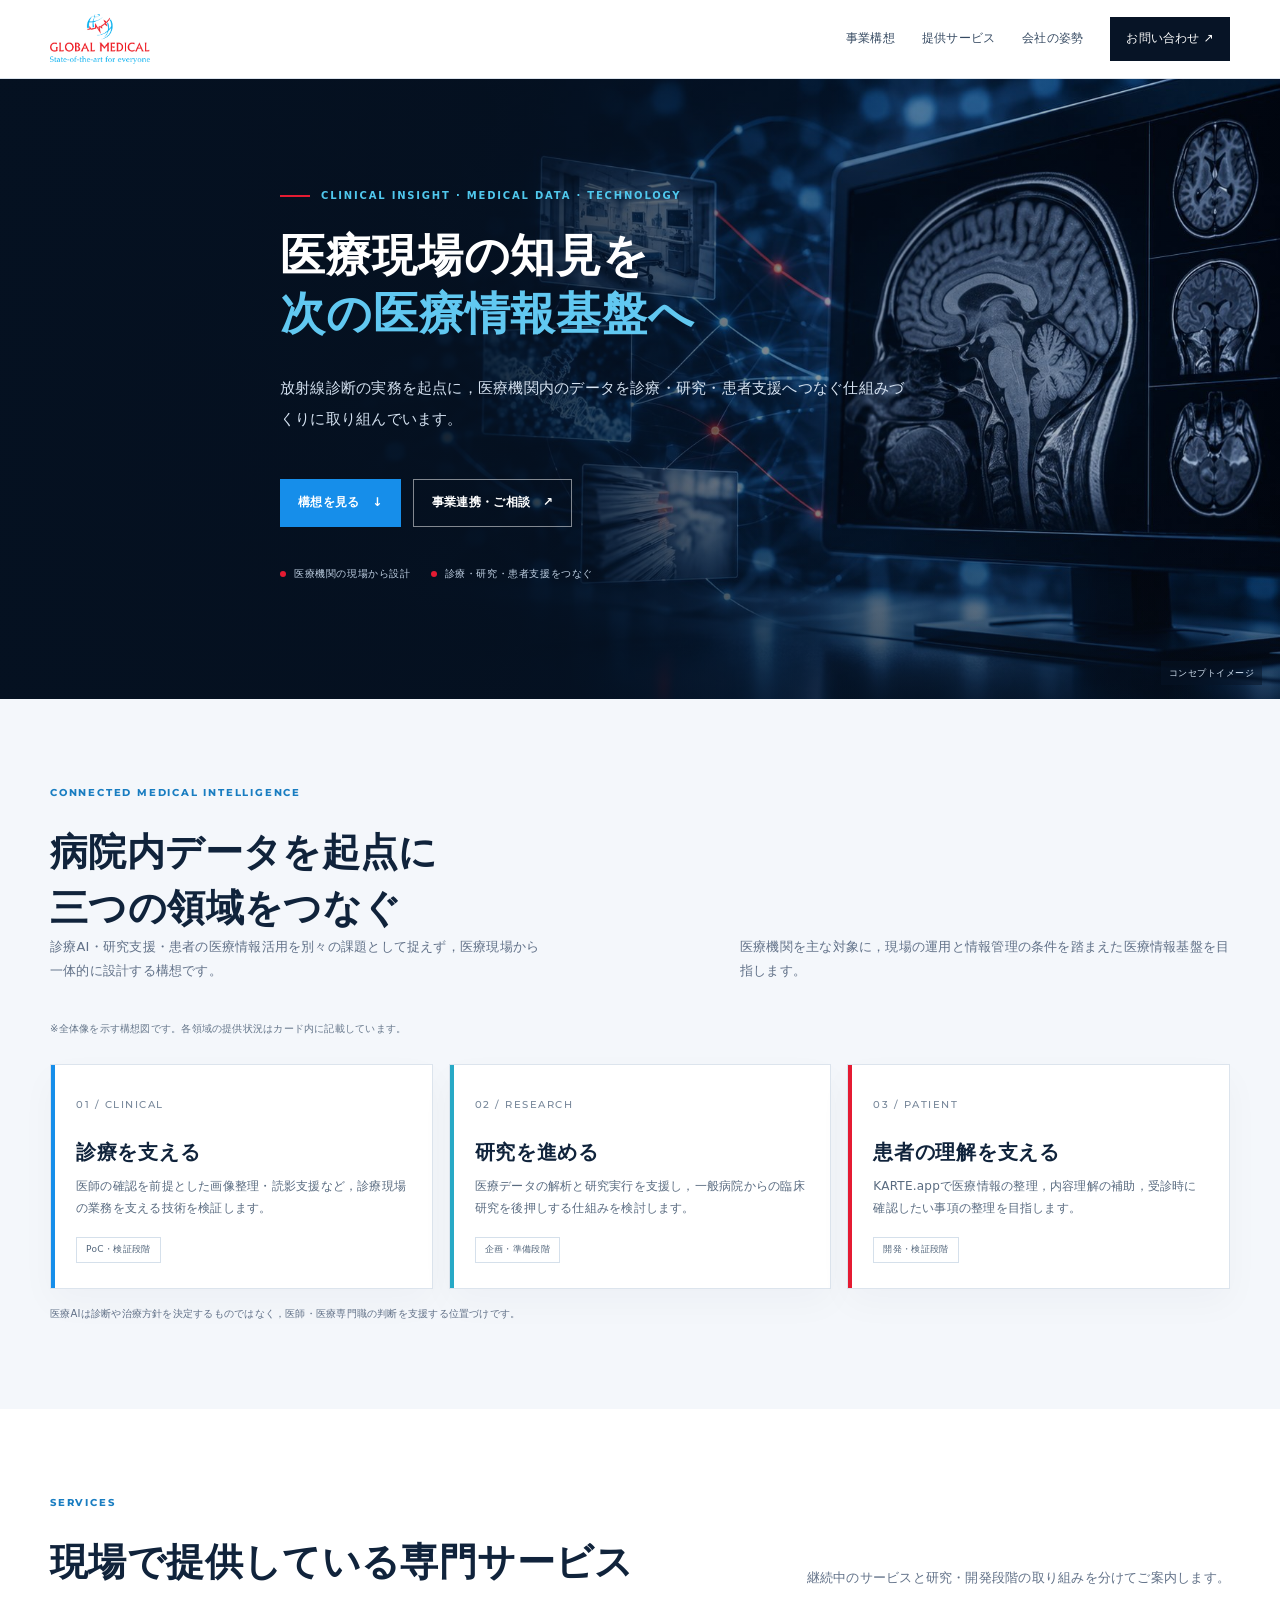
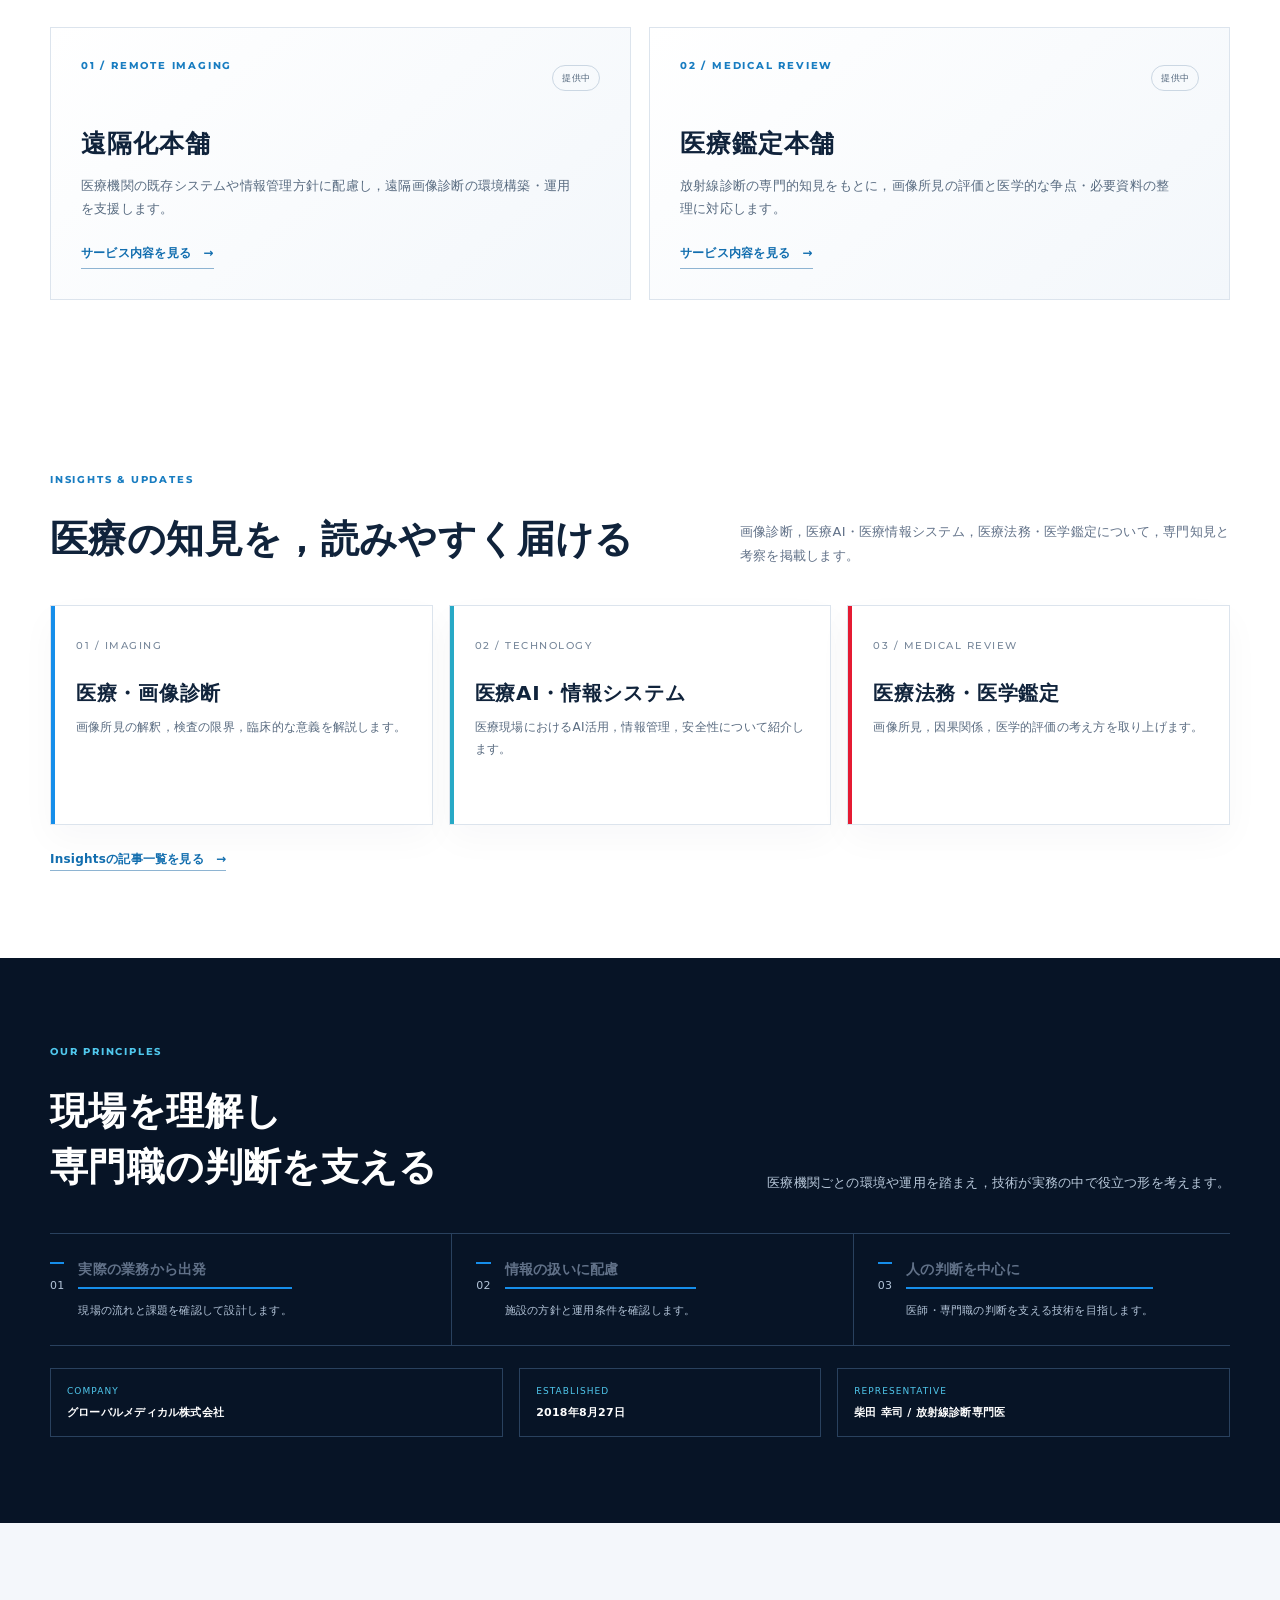
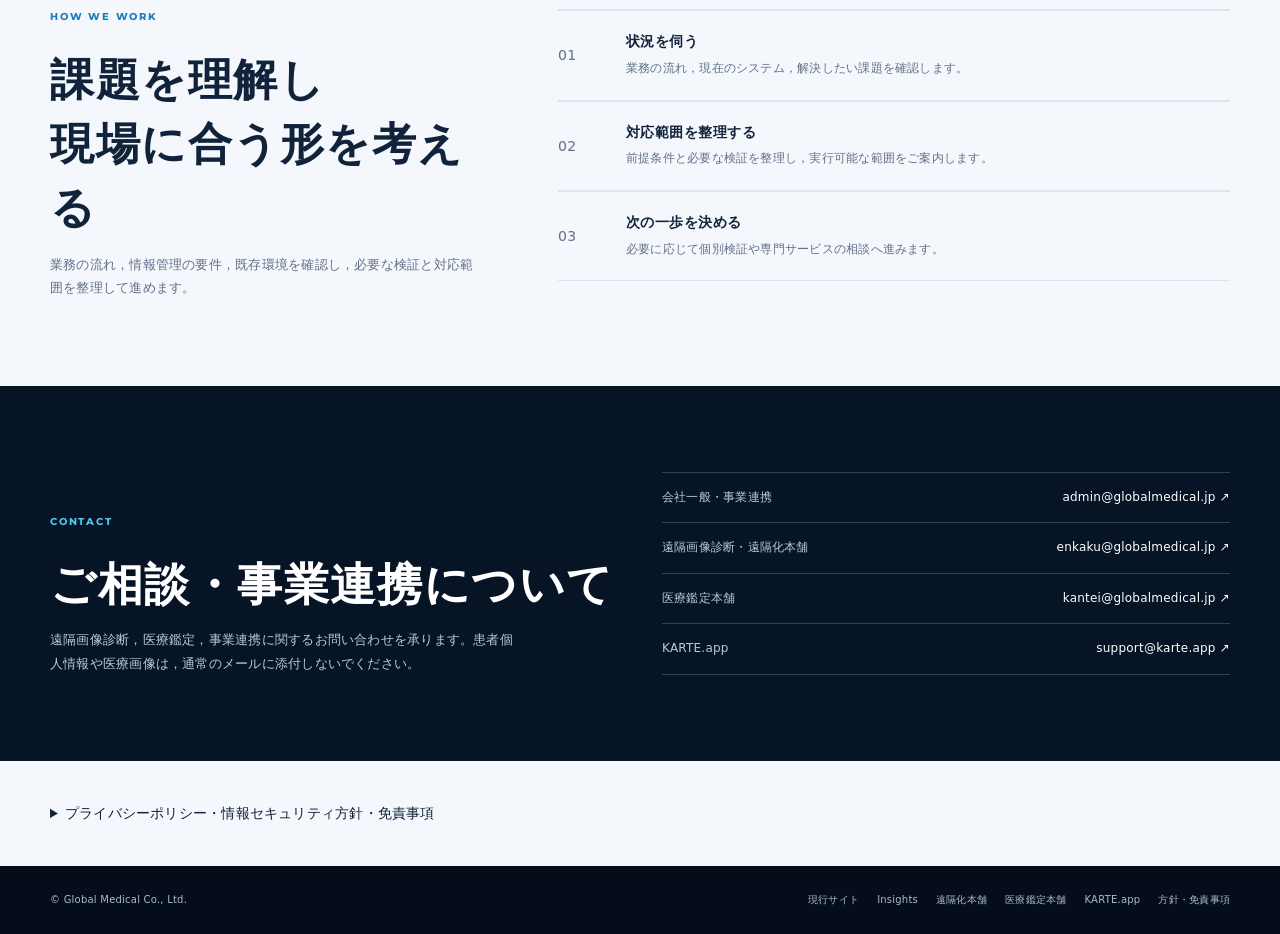
==== commit 146bfebc: "Remove preview-only notice from published homepage" ====
--- a/index.html
+++ b/index.html
@@ -17,7 +17,6 @@
 </style>
 </head>
 <body>
-<div class="preview-note">DESIGN PREVIEW · 確認用案 · 公開中のサイトは変更していません</div>
 <a class="skip" href="#main">本文へ移動</a>
 <header class="header"><div class="wrap nav"><a class="brand" href="/" aria-label="グローバルメディカル トップ"><img class="brand-logo" src="/logo.png" alt="グローバルメディカル株式会社" width="180" height="50"></a><nav class="navlinks" aria-label="メインナビゲーション"><a href="#projects">事業構想</a><a href="#services">提供サービス</a><a href="#company">会社の姿勢</a><a class="nav-cta" href="#contact">お問い合わせ ↗</a></nav><details class="mobile-menu"><summary>メニュー</summary><nav aria-label="モバイル"><a href="/#vision">トップ</a><a href="/#projects">事業構想</a><a href="/#services">提供サービス</a><a href="/insights/">Insights</a><a href="/#company">会社概要</a><a href="/#contact">お問い合わせ</a></nav></details></div></header>
 <main id="main">
